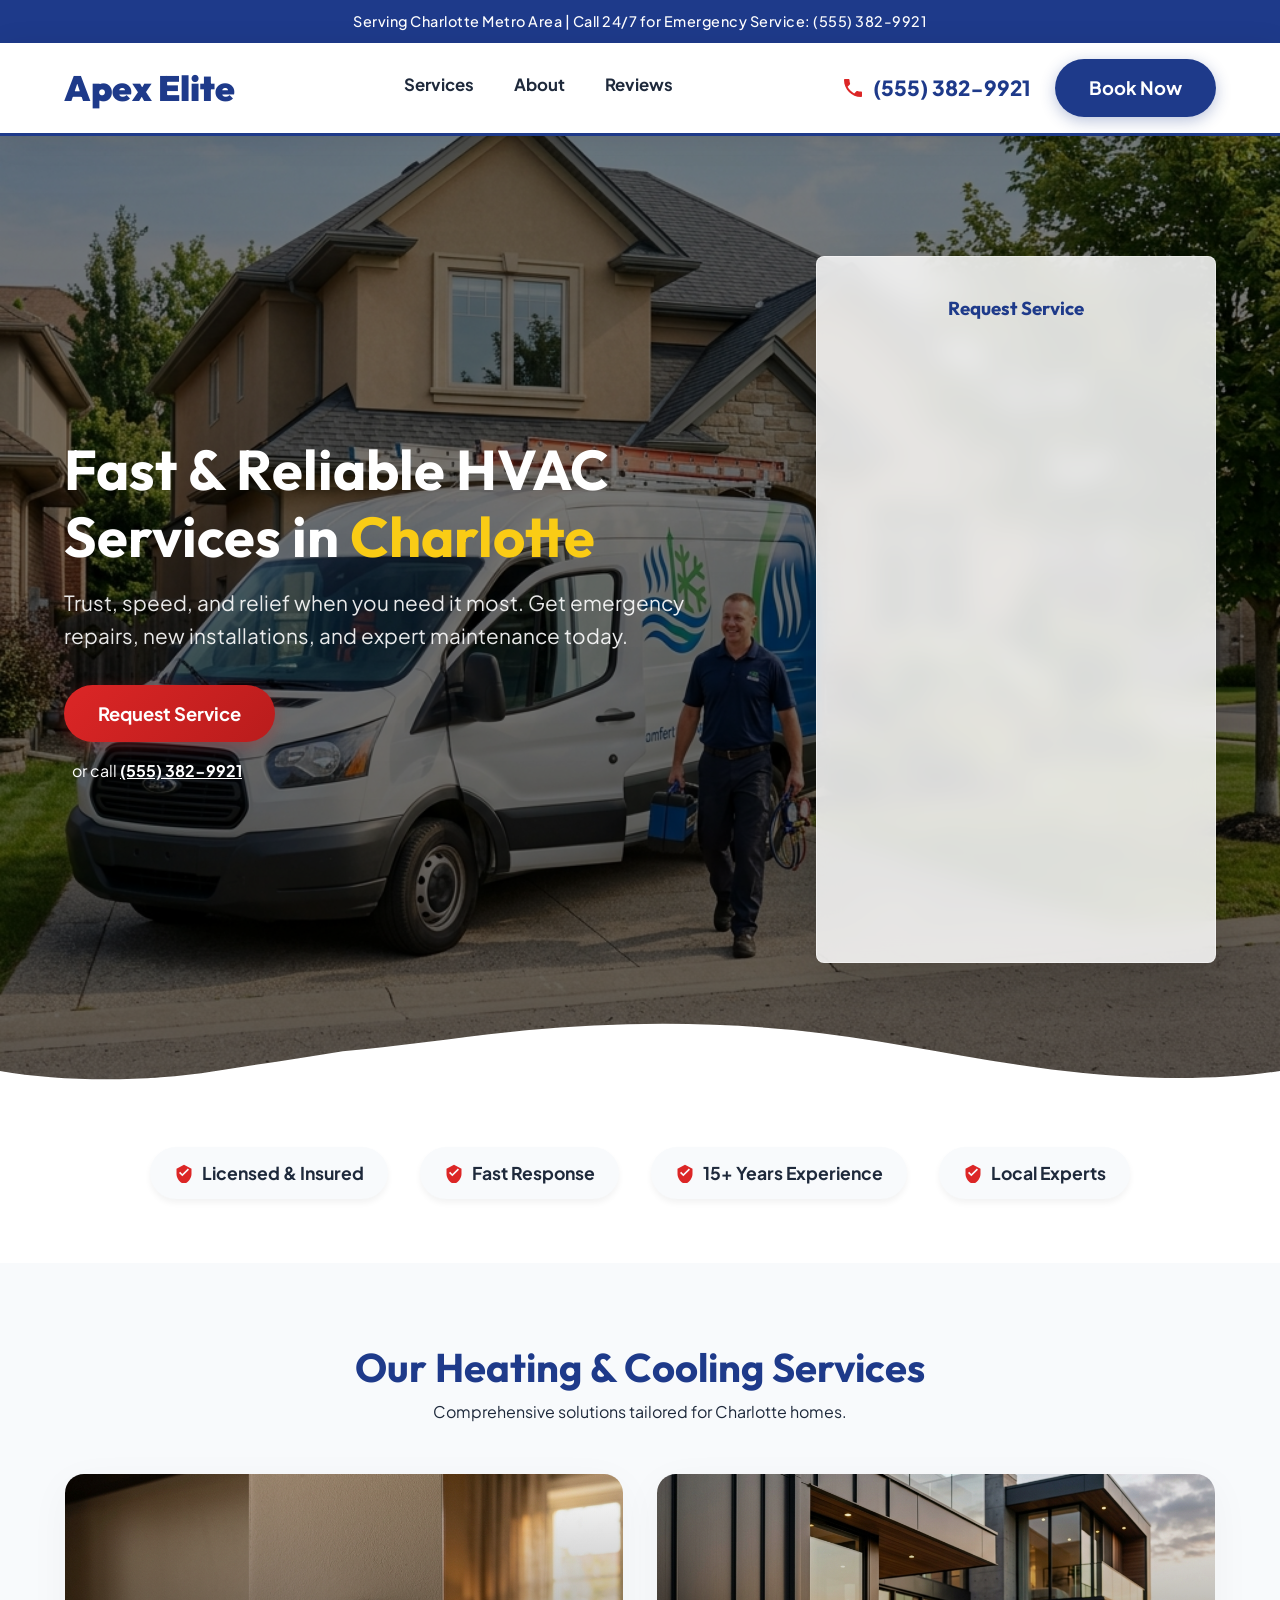
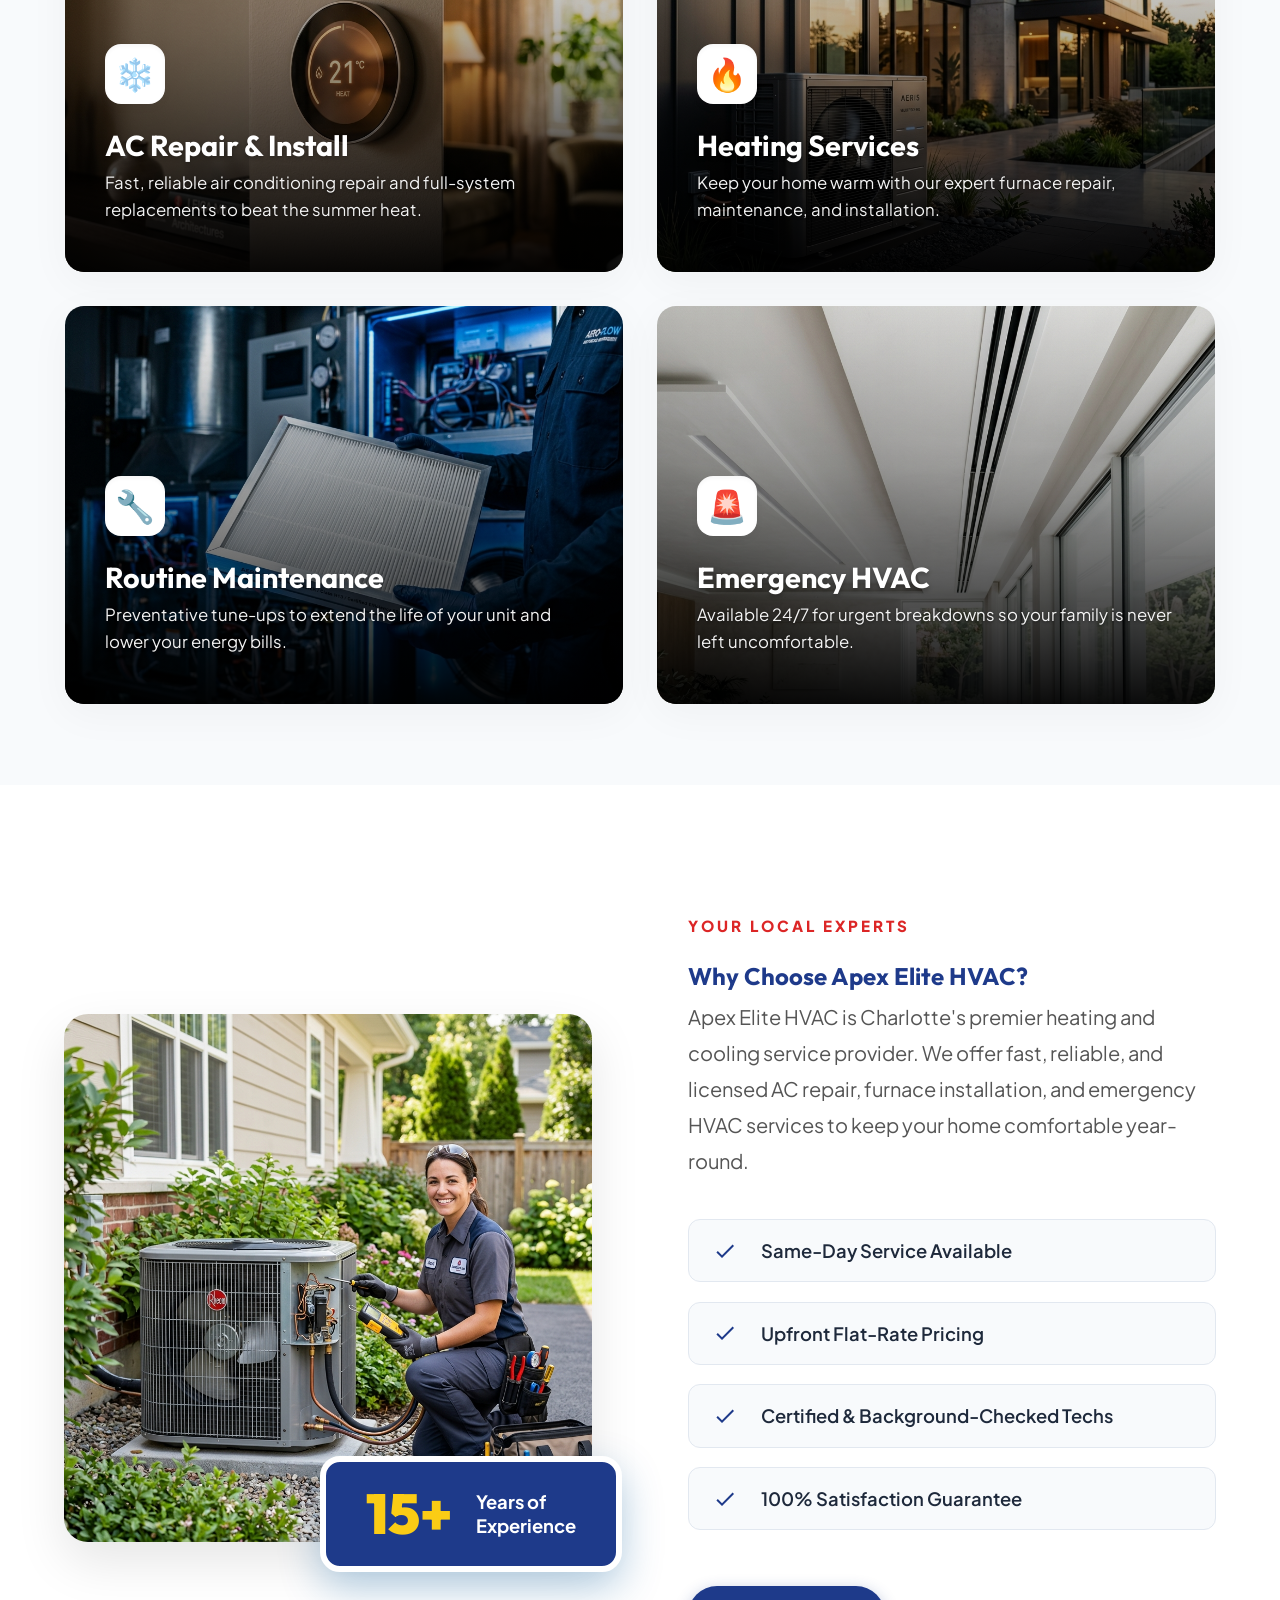
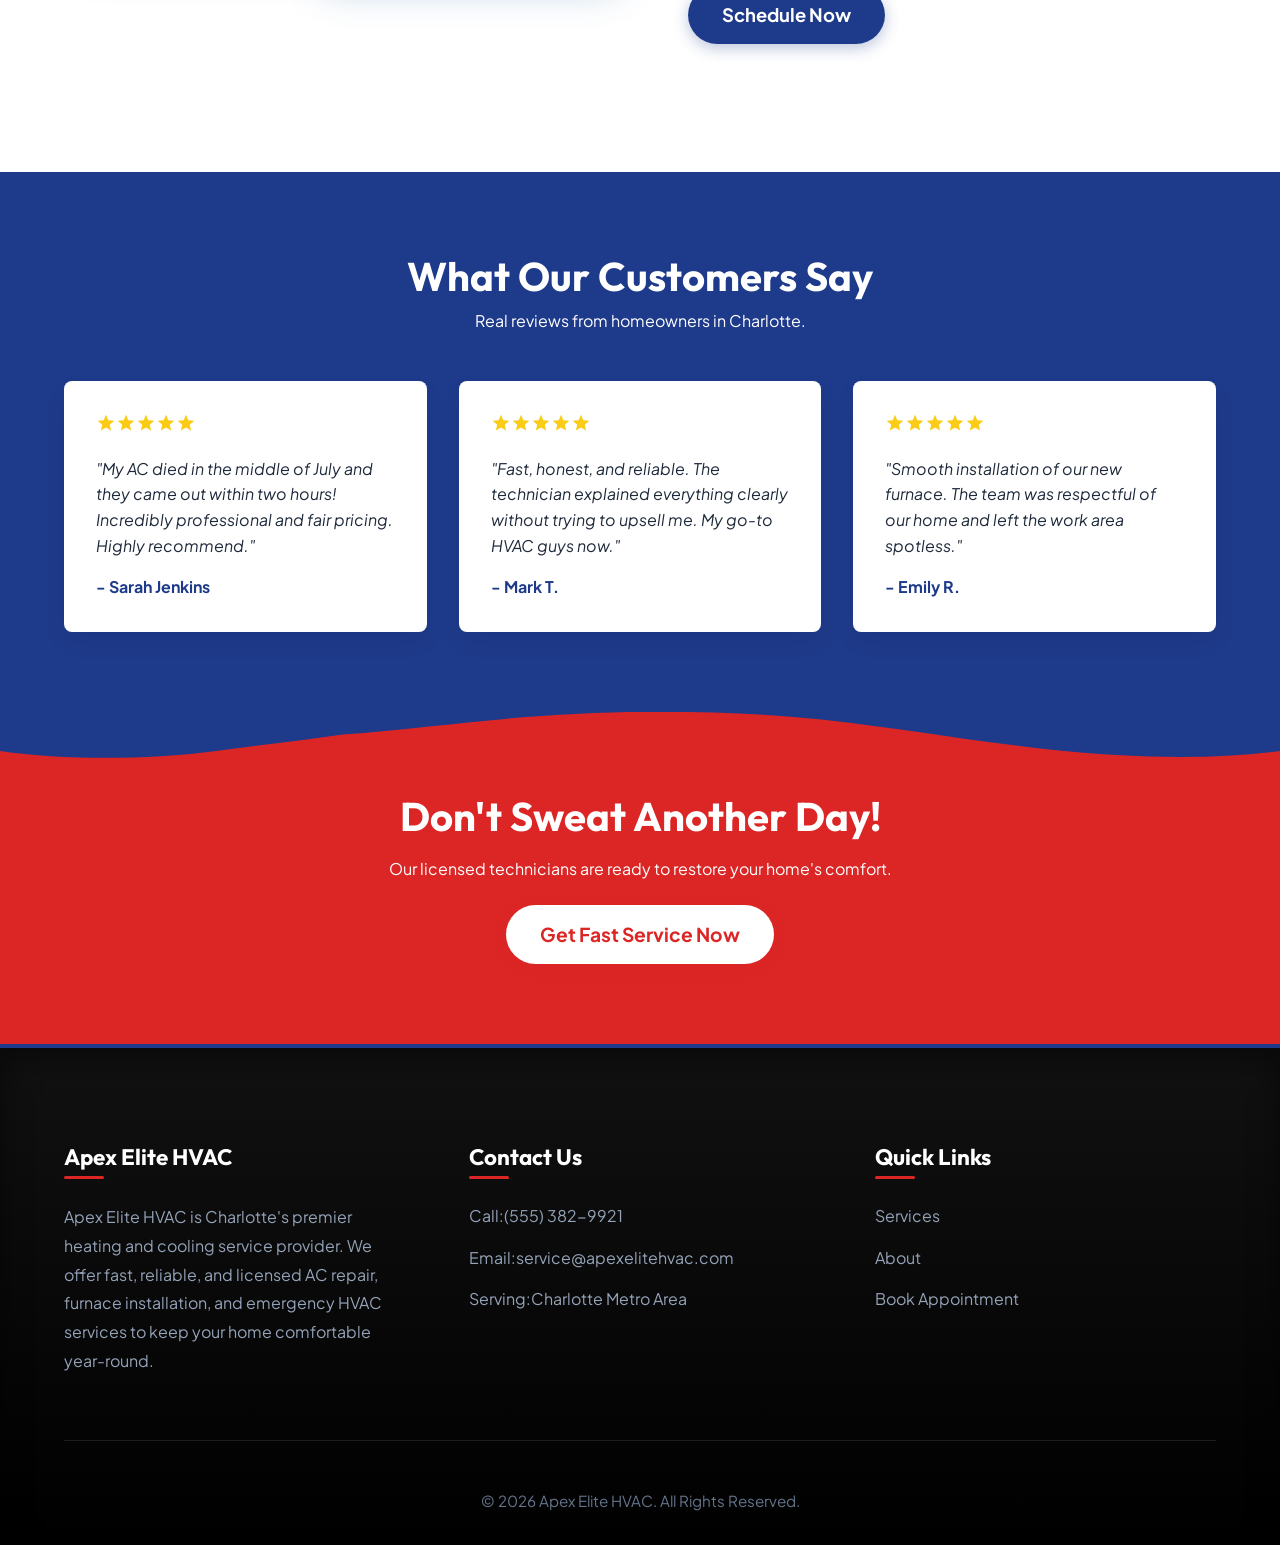
==== index.html @ 4280532d "Initialize premium HVAC template engine" ====
<!DOCTYPE html>
<html lang="en">
<head>
    <meta charset="UTF-8">
    <meta name="viewport" content="width=device-width, initial-scale=1.0">
    <meta name="description" content="Professional HVAC Services. Fast, reliable, and licensed.">
    <title data-config="business_name">HVAC Services</title>
    
    <!-- Google Fonts -->
    <link href="https://fonts.googleapis.com/css2?family=Outfit:wght@400;700;900&family=Plus+Jakarta+Sans:wght@400;500;700&display=swap" rel="stylesheet">
    
    <!-- Theme Engine -->
    <script src="config.js"></script>
    <script src="template-engine.js" defer></script>
    
    <!-- Styles -->
    <link rel="stylesheet" href="style.css">
</head>
<body>

    <!-- 1. TOP BAR -->
    <div class="top-bar">
        <div class="container text-center">
            Serving <span data-config="service_area">Your Area</span> | Call 24/7 for Emergency Service: <a href="#" data-config="phone">Phone Number</a>
        </div>
    </div>

    <!-- 2. HEADER NAVIGATION -->
    <header>
        <nav class="container">
            <a href="index.html" class="logo" id="brand-logo">
                <!-- Injected via config.logo_url or business_name -->
                HVAC Pro
            </a>
            <div class="nav-links">
                <a href="#services">Services</a>
                <a href="#about">About</a>
                <a href="#reviews">Reviews</a>
            </div>
            <div class="header-contact">
                <div class="header-phone-wrapper">
                    <svg width="24" height="24" viewBox="0 0 24 24"><path d="M6.62 10.79c1.44 2.83 3.76 5.14 6.59 6.59l2.2-2.2c.27-.27.67-.36 1.02-.24 1.12.37 2.33.57 3.57.57.55 0 1 .45 1 1V20c0 .55-.45 1-1 1-9.39 0-17-7.61-17-17 0-.55.45-1 1-1h3.5c.55 0 1 .45 1 1 0 1.25.2 2.45.57 3.57.11.35.03.74-.25 1.02l-2.2 2.2z"/></svg>
                    <a href="#" class="header-phone" data-config="phone">(555) 555-5555</a>
                </div>
                <a href="#booking" class="btn btn-primary">Book Now</a>
            </div>
        </nav>
    </header>

    <!-- 3. HERO (CONVERSION FOCUSED) -->
    <section class="hero" id="home">
        <div class="container">
            <div class="hero-content reveal-up">
                <h1>Fast & Reliable HVAC Services in <span data-config="city">Your City</span></h1>
                <p class="hero-sub">Trust, speed, and relief when you need it most. Get emergency repairs, new installations, and expert maintenance today.</p>
                
                <a href="#booking" class="btn">Request Service</a>
                <div style="margin-top: 1rem; margin-left: 0.5rem;">
                    or call <a href="#" style="font-weight: bold; text-decoration: underline;" data-config="phone">(555) 555-5555</a>
                </div>
            </div>

            <!-- MANDATORY FORM BLOCK -->
            <div class="hero-form-box reveal-up" id="booking">
                <h3>Request Service</h3>
                <!-- Paste GoHighLevel form embed code here -->
                <!-- START GHL EMBED -->
                <iframe
                    src="https://api.leadconnectorhq.com/widget/form/c6PhTj3obI1V4iMwAUU5"
                    style="width:100%;border:none;border-radius:3px"
                    class="ghl-iframe"
                    scrolling="no"
                    id="inline-c6PhTj3obI1V4iMwAUU5" 
                    data-layout="{'id':'INLINE'}"
                    data-trigger-type="alwaysShow"
                    data-trigger-value=""
                    data-activation-type="alwaysActivated"
                    data-activation-value=""
                    data-deactivation-type="neverDeactivate"
                    data-deactivation-value=""
                    data-form-name="Contact Us"
                    data-height="580"
                    data-layout-iframe-id="inline-c6PhTj3obI1V4iMwAUU5"
                    data-form-id="c6PhTj3obI1V4iMwAUU5"
                    title="Contact Us"
                >
                </iframe>
                <script src="https://link.msgsndr.com/js/form_embed.js"></script>
                <!-- END GHL EMBED -->
            </div>
        </div>
    </section>

    <!-- 4. TRUST SECTION -->
    <section class="trust-banner reveal-up">
        <div class="container">
            <div class="badges-container" id="trust-badges">
                <!-- Badges injected via JS -->
            </div>
        </div>
    </section>

    <!-- 5. SERVICES SECTION -->
    <section class="services" id="services">
        <div class="container">
            <div class="section-title">
                <h2>Our Heating & Cooling Services</h2>
                <p>Comprehensive solutions tailored for <span data-config="city">Your City</span> homes.</p>
            </div>
            <div class="services-grid" id="services-grid">
                <!-- Services injected via JS -->
            </div>
        </div>
    </section>

    <!-- 6. WHY CHOOSE US & ABOUT -->
    <section class="container split-section" id="about">
        <div class="split-image reveal-up" style="position: relative;">
            <img src="./images/tech.png" alt="HVAC Technician Working" onerror="this.src='https://images.unsplash.com/photo-1581092921461-eab62e97a780?auto=format&fit=crop&w=800&q=80'">
            <div class="experience-badge">
                <span class="years">15+</span>
                <span class="exp-text">Years of<br>Experience</span>
            </div>
        </div>
        <div class="split-content reveal-up">
            <span class="pre-heading">YOUR LOCAL EXPERTS</span>
            <h2>Why Choose <span data-config="business_name">Us</span>?</h2>
            <p class="about-lead" data-config="about_text">
                Your trusted local HVAC experts. We prioritize your comfort with fast response times and dependable service.
            </p>
            
            <ul class="why-us-list" id="why-us-list">
                <!-- Injected via JS -->
            </ul>
            
            <a href="#booking" class="btn btn-primary" style="margin-top: 1rem;">Schedule Now</a>
        </div>
    </section>

    <!-- 7. TESTIMONIALS -->
    <section class="testimonials" id="reviews">
        <div class="container">
            <div class="section-title">
                <h2>What Our Customers Say</h2>
                <p>Real reviews from homeowners in <span data-config="city">Your City</span>.</p>
            </div>
            <div class="reviews-grid" id="reviews-grid">
                <!-- Reviews injected via JS -->
            </div>
        </div>
    </section>

    <!-- 8. CTA SECTION -->
    <section class="cta-section">
        <div class="container reveal-up">
            <h2>Don't Sweat Another Day!</h2>
            <p>Our licensed technicians are ready to restore your home's comfort.</p>
            <a href="#booking" class="btn">Get Fast Service Now</a>
        </div>
    </section>

    <!-- 9. FOOTER -->
    <footer>
        <div class="container">
            <div class="footer-grid">
                <div class="footer-col">
                    <h4 data-config="business_name">HVAC Company</h4>
                    <p data-config="about_text">Leading the area in comfort and reliable heating & cooling solutions.</p>
                </div>
                <div class="footer-col">
                    <h4>Contact Us</h4>
                    <ul>
                        <li>Call: <a href="#" data-config="phone">(555) 555-5555</a></li>
                        <li>Email: <a href="#" data-config="email">service@hvac.com</a></li>
                        <li>Serving: <span data-config="service_area">Area</span></li>
                    </ul>
                </div>
                <div class="footer-col">
                    <h4>Quick Links</h4>
                    <ul>
                        <li><a href="#services">Services</a></li>
                        <li><a href="#about">About</a></li>
                        <li><a href="#booking">Book Appointment</a></li>
                    </ul>
                </div>
            </div>
            <div class="footer-bottom">
                &copy; <span id="year"></span> <span data-config="business_name">Business Name</span>. All Rights Reserved.
            </div>
        </div>
    </footer>
    <script>document.getElementById('year').textContent = new Date().getFullYear();</script>
</body>
</html>
---- style.css ----
/* 
  Global Design System for HVAC Template
  Driven by CSS Variables initialized in template-engine.js
*/

:root {
  /* Fallbacks - overridden by template-engine.js */
  --primary: #005A9C;
  --secondary: #D32F2F;
  --accent: #FFC107;
  --bg: #F5F7FA;
  --text: #333333;
  --font-heading: 'Outfit', sans-serif;
  --font-body: 'Plus Jakarta Sans', sans-serif;
  --radius: 8px;
  --shadow: 0 10px 25px rgba(0,0,0,0.05);
}

* { margin: 0; padding: 0; box-sizing: border-box; }
html { scroll-behavior: smooth; }

body {
  font-family: var(--font-body);
  color: var(--text);
  background-color: #ffffff;
  line-height: 1.6;
  overflow-x: hidden;
}

h1, h2, h3, h4 {
  font-family: var(--font-heading);
  color: var(--primary);
  margin-bottom: 0.5rem;
  line-height: 1.2;
}

ul { list-style: none; }
a { text-decoration: none; color: inherit; }

/* UTILITIES */
.container {
  width: 90%;
  max-width: 1200px;
  margin: 0 auto;
}

.text-center { text-align: center; }

.btn {
  display: inline-block;
  padding: 14px 34px;
  background: linear-gradient(135deg, var(--secondary), #b91c1c); /* Hardcoded deeper red gradient assuming secondary is red, fallback if they change it is fine */
  color: white;
  font-weight: 700;
  border-radius: 50px;
  transition: all 0.3s ease;
  cursor: pointer;
  border: none;
  font-size: 1.15rem;
  box-shadow: 0 4px 15px rgba(220, 38, 38, 0.3);
}
.btn:hover {
  transform: translateY(-3px) scale(1.02);
  box-shadow: 0 8px 25px rgba(220, 38, 38, 0.4);
}
.btn-primary { 
  background: linear-gradient(135deg, var(--primary), #1e3a8a); 
  box-shadow: 0 4px 15px rgba(30, 58, 138, 0.3);
}
.btn-primary:hover {
  box-shadow: 0 8px 25px rgba(30, 58, 138, 0.4);
}

/* HEADER */
header {
  background: white;
  box-shadow: 0 4px 30px rgba(0,0,0,0.08); /* Softer, wider shadow for premium feel */
  position: sticky;
  top: 0;
  z-index: 100;
  border-bottom: 3px solid var(--primary); /* Adds a strong base line */
}
.top-bar {
  background-color: var(--primary);
  color: white;
  font-size: 0.9rem;
  padding: 10px 0;
  display: flex;
  justify-content: center;
  font-weight: 500;
  letter-spacing: 0.5px;
}
nav.container {
  display: flex;
  justify-content: space-between;
  align-items: center;
  height: 90px;
}
.logo {
  font-family: var(--font-heading);
  font-size: 2.2rem;
  font-weight: 900;
  color: var(--primary);
  display: flex;
  align-items: center;
  transition: transform 0.2s ease;
}
.logo:hover {
  transform: scale(1.02);
}
.nav-links {
  display: flex;
  gap: 2.5rem;
  font-weight: 700;
}
.nav-links a {
  position: relative;
  color: var(--text);
  padding-bottom: 6px;
  transition: color 0.3s ease;
  font-size: 1.05rem;
}
.nav-links a::after {
  content: '';
  position: absolute;
  width: 0;
  height: 3px;
  bottom: 0;
  left: 0;
  background-color: var(--secondary);
  transition: width 0.3s ease;
  border-radius: 2px;
}
.nav-links a:hover { color: var(--primary); }
.nav-links a:hover::after { width: 100%; }

.header-contact { display: flex; align-items: center; gap: 1.5rem; }
.header-phone-wrapper {
  display: flex;
  align-items: center;
  gap: 0.5rem;
}
.header-phone-wrapper svg {
  fill: var(--secondary);
  animation: pulse 2s infinite;
}
@keyframes pulse {
  0% { transform: scale(1); }
  50% { transform: scale(1.1); }
  100% { transform: scale(1); }
}
.header-phone { font-size: 1.3rem; font-weight: 800; color: var(--primary); }

/* HERO SECTION */
.hero {
  position: relative;
  background: linear-gradient(rgba(0,0,0,0.5), rgba(0,0,0,0.6)), url('./images/hero.png') center/cover no-repeat;
  color: white;
  padding: 120px 0;
  min-height: 80vh;
  display: flex;
  align-items: center;
}
.hero::after {
  content: '';
  position: absolute;
  bottom: 0;
  left: 0;
  width: 100%;
  height: 60px;
  background-color: white;
  -webkit-mask: url("data:image/svg+xml,%3Csvg viewBox='0 0 1200 120' preserveAspectRatio='none' xmlns='http://www.w3.org/2000/svg'%3E%3Cpath fill='%23ffffff' d='M321.39,56.44c58-10.79,114.16-30.13,172-41.86,82.39-16.72,168.19-17.73,250.45-.39C823.78,31,906.67,72,985.66,92.83c70.05,18.48,146.53,26.09,214.34,3V120H0V95.8C59.71,118,137,117.89,200.74,96.34C242.06,82.47,282.8,70.51,321.39,56.44Z'/%3E%3C/svg%3E") no-repeat center bottom / 100% 100%;
  mask: url("data:image/svg+xml,%3Csvg viewBox='0 0 1200 120' preserveAspectRatio='none' xmlns='http://www.w3.org/2000/svg'%3E%3Cpath fill='%23ffffff' d='M321.39,56.44c58-10.79,114.16-30.13,172-41.86,82.39-16.72,168.19-17.73,250.45-.39C823.78,31,906.67,72,985.66,92.83c70.05,18.48,146.53,26.09,214.34,3V120H0V95.8C59.71,118,137,117.89,200.74,96.34C242.06,82.47,282.8,70.51,321.39,56.44Z'/%3E%3C/svg%3E") no-repeat center bottom / 100% 100%;
}
.hero .container {
  display: flex;
  justify-content: space-between;
  align-items: center;
  gap: 4rem;
  position: relative;
  z-index: 2;
}
.hero-content { flex: 1; }
.hero h1 {
  font-size: 3.5rem;
  color: white;
  margin-bottom: 1rem;
}
.hero h1 span { color: var(--accent); }
.hero-sub {
  font-size: 1.3rem;
  margin-bottom: 2rem;
  opacity: 0.9;
}
.hero-form-box {
  background: rgba(255, 255, 255, 0.85);
  backdrop-filter: blur(12px);
  -webkit-backdrop-filter: blur(12px);
  padding: 2.5rem;
  border-radius: var(--radius);
  border: 1px solid rgba(255,255,255,0.4);
  box-shadow: 0 25px 50px rgba(0,0,0,0.15);
  color: var(--text);
  width: 400px;
  max-width: 100%;
}
.hero-form-box h3 { color: var(--primary); margin-bottom: 1rem; text-align: center; }
.ghl-iframe {
  height: 580px;
  min-height: 580px;
  transition: height 0.3s ease;
}
.ghl-placeholder {
  background: var(--bg);
  border: 2px dashed #ccc;
  padding: 2rem;
  text-align: center;
  color: #777;
  border-radius: var(--radius);
  font-weight: bold;
}

/* TRUST BANNER */
.trust-banner {
  background: white;
  padding: 4rem 0 4rem 0;
  position: relative;
  z-index: 10;
}
.badges-container {
  display: flex;
  flex-wrap: wrap;
  justify-content: center;
  gap: 2rem;
}
.badge {
  display: flex;
  align-items: center;
  gap: 0.5rem;
  font-weight: 700;
  font-size: 1.1rem;
  background: var(--bg);
  padding: 12px 24px;
  border-radius: 50px;
  box-shadow: 0 4px 6px rgba(0,0,0,0.05);
}

/* SERVICES SECTION */
.services {
  padding: 5rem 0;
  background-color: var(--bg);
}
.section-title {
  text-align: center;
  margin-bottom: 3rem;
}
.section-title h2 { font-size: 2.5rem; }
.services-grid {
  display: grid;
  grid-template-columns: repeat(2, 1fr);
  gap: 2rem;
}
.bento-large, .bento-wide {
  border: none;
}
.service-card {
  background: padding-box linear-gradient(180deg, #ffffff, #fdfdfd), border-box #ffffff;
  padding: 3rem 2.5rem;
  border-radius: 20px;
  box-shadow: 0 10px 40px rgba(0,0,0,0.04);
  transition: transform 0.5s cubic-bezier(0.2, 0.8, 0.2, 1), box-shadow 0.5s ease, border-color 0.5s ease;
  background-size: cover;
  background-position: center;
  border: 1px solid rgba(255,255,255,0.1);
  position: relative;
  overflow: hidden;
  z-index: 1;
  min-height: 400px;
  display: flex;
  flex-direction: column;
  justify-content: flex-end;
  text-align: left;
}
.service-card::before {
  content: '';
  position: absolute;
  top: 0; left: 0; right: 0; bottom: 0;
  background: linear-gradient(180deg, rgba(0,0,0,0.0) 0%, rgba(0,0,0,0.3) 40%, rgba(0,0,0,0.95) 100%);
  z-index: -1;
  pointer-events: none;
}
.service-card:hover { 
  transform: translateY(-5px); 
  box-shadow: 0 30px 60px rgba(0,0,0,0.3);
  border-color: rgba(255,255,255,0.2);
}
.service-icon {
  width: 60px;
  height: 60px;
  display: flex;
  align-items: center;
  justify-content: center;
  background: var(--bg);
  border-radius: 16px;
  font-size: 2rem;
  margin-bottom: 1.5rem;
  margin-top: auto;
  box-shadow: inset 0 2px 4px rgba(0,0,0,0.04), 0 4px 10px rgba(0,0,0,0.03);
  transition: transform 0.5s cubic-bezier(0.2, 0.8, 0.2, 1);
}
.service-card:hover .service-icon {
  transform: scale(1.05) translateY(-3px);
}

/* WHY US & ABOUT */
.split-section {
  display: flex;
  align-items: center;
  gap: 6rem;
  padding: 8rem 0;
}
.split-image {
  flex: 1;
  border-radius: 24px;
  position: relative;
  box-shadow: 0 20px 50px rgba(0,0,0,0.1);
}
.split-image img {
  width: 100%;
  height: auto;
  display: block;
  border-radius: 24px;
}
.experience-badge {
  position: absolute;
  bottom: -30px;
  right: -30px;
  background: var(--primary);
  color: white;
  padding: 1.5rem 2.5rem;
  border-radius: 20px;
  box-shadow: 0 15px 40px rgba(0,90,156,0.3);
  display: flex;
  align-items: center;
  gap: 1.5rem;
  border: 6px solid white;
  z-index: 2;
  transition: transform 0.4s ease;
}
.experience-badge:hover { transform: translateY(-10px); }
.experience-badge .years {
  font-size: 3.5rem;
  font-family: var(--font-heading);
  font-weight: 900;
  color: var(--accent);
  line-height: 1;
}
.experience-badge .exp-text {
  font-size: 1.15rem;
  font-weight: 700;
  line-height: 1.3;
}
.split-content { flex: 1; }
.pre-heading {
  display: inline-block;
  color: var(--secondary);
  font-weight: 800;
  letter-spacing: 3px;
  font-size: 0.95rem;
  text-transform: uppercase;
  margin-bottom: 1.5rem;
}
.about-lead {
  font-size: 1.25rem;
  margin-bottom: 2.5rem;
  color: #555;
  line-height: 1.8;
}
.why-us-list { margin-top: 1.5rem; margin-bottom: 2.5rem; }
.why-us-list li {
  display: flex;
  align-items: center;
  gap: 1.5rem;
  margin-bottom: 1.2rem;
  font-size: 1.15rem;
  font-weight: 600;
  background: #f8fafc;
  padding: 1rem 1.5rem;
  border-radius: 12px;
  border: 1px solid #e2e8f0;
  transition: transform 0.3s ease, border-color 0.3s ease, background 0.3s ease;
}
.why-us-list li:hover {
  transform: translateX(10px);
  background: white;
  border-color: rgba(0,90,156, 0.2);
  box-shadow: 0 10px 25px rgba(0,0,0,0.05);
}

/* TESTIMONIALS SECTION */
.testimonials {
  background-color: var(--primary);
  color: white;
  padding: 5rem 0;
}
.testimonials .section-title h2 { color: white; }
.reviews-grid {
  display: grid;
  grid-template-columns: repeat(auto-fit, minmax(300px, 1fr));
  gap: 2rem;
}
.review-card {
  background: white;
  color: var(--text);
  padding: 2rem;
  border-radius: var(--radius);
  box-shadow: var(--shadow);
}
.stars { margin-bottom: 1rem; }
.review-text { font-style: italic; margin-bottom: 1rem; }
.review-author { font-weight: bold; color: var(--primary); }

/* CTA SECTION */
.cta-section {
  background: var(--secondary);
  color: white;
  text-align: center;
  padding: 5rem 0;
  position: relative;
}
.cta-section::before {
  content: '';
  position: absolute;
  top: -1px;
  left: 0;
  width: 100%;
  height: 50px;
  background-color: var(--primary);
  -webkit-mask: url("data:image/svg+xml,%3Csvg viewBox='0 0 1200 120' preserveAspectRatio='none' xmlns='http://www.w3.org/2000/svg'%3E%3Cpath fill='%23ffffff' d='M321.39,56.44c58-10.79,114.16-30.13,172-41.86,82.39-16.72,168.19-17.73,250.45-.39C823.78,31,906.67,72,985.66,92.83c70.05,18.48,146.53,26.09,214.34,3V0H0V95.8C59.71,118,137,117.89,200.74,96.34C242.06,82.47,282.8,70.51,321.39,56.44Z'/%3E%3C/svg%3E") no-repeat center bottom / 100% 100%;
  mask: url("data:image/svg+xml,%3Csvg viewBox='0 0 1200 120' preserveAspectRatio='none' xmlns='http://www.w3.org/2000/svg'%3E%3Cpath fill='%23ffffff' d='M321.39,56.44c58-10.79,114.16-30.13,172-41.86,82.39-16.72,168.19-17.73,250.45-.39C823.78,31,906.67,72,985.66,92.83c70.05,18.48,146.53,26.09,214.34,3V0H0V95.8C59.71,118,137,117.89,200.74,96.34C242.06,82.47,282.8,70.51,321.39,56.44Z'/%3E%3C/svg%3E") no-repeat center bottom / 100% 100%;
}
.cta-section h2 { color: white; font-size: 2.5rem; margin-bottom: 1rem; }
.cta-section .btn { background: white; color: var(--secondary); margin-top: 1.5rem; font-size: 1.2rem;}

/* FOOTER */
footer {
  background: linear-gradient(180deg, #111111, #000000);
  color: #fff;
  padding: 6rem 0 2rem 0;
  border-top: 4px solid var(--primary);
  box-shadow: inset 0 10px 30px rgba(0,0,0,0.5);
}
.footer-grid {
  display: grid;
  grid-template-columns: repeat(auto-fit, minmax(280px, 1fr));
  gap: 4rem;
  margin-bottom: 4rem;
}
.footer-col h4 {
  color: white;
  margin-bottom: 2rem;
  font-size: 1.4rem;
  position: relative;
  display: inline-block;
}
.footer-col h4::after {
  content: '';
  position: absolute;
  left: 0;
  bottom: -8px;
  width: 40px;
  height: 3px;
  background-color: var(--secondary);
  border-radius: 2px;
}
.footer-col p {
  color: #94a3b8;
  line-height: 1.8;
}
.footer-col ul li {
  margin-bottom: 1rem;
  color: #94a3b8;
  display: flex;
  align-items: center;
}
.footer-col ul li a {
  display: inline-block;
  transition: transform 0.3s ease, color 0.3s ease;
}
.footer-col ul li:hover a {
  transform: translateX(8px);
  color: var(--accent);
}
.footer-bottom {
  text-align: center;
  padding-top: 3rem;
  border-top: 1px solid rgba(255, 255, 255, 0.1);
  color: #64748b;
  font-size: 0.95rem;
}

/* RESPONSIVE */
@media (max-width: 900px) {
  .hero .container { flex-direction: column; text-align: center; }
  .hero-form-box { width: 100%; padding: 1.5rem; }
  .split-section { flex-direction: column; gap: 4rem; padding: 4rem 0; text-align: center; }
  .experience-badge { right: 0; bottom: -20px; }
  .nav-links { display: none; } /* Simple hiding for demo */
  .services-grid { grid-template-columns: 1fr; }
  .ghl-iframe { height: 800px !important; }
}

/* REVEAL ANIMATIONS */
.reveal-up {
  opacity: 0;
  transform: translateY(25px);
  transition: opacity 1s cubic-bezier(0.16, 1, 0.3, 1), transform 1s cubic-bezier(0.16, 1, 0.3, 1);
}
.reveal-up.active {
  opacity: 1;
  transform: translateY(0);
}

/* FORM FLASH ANIMATION */
@keyframes highlight-flash {
  0% { box-shadow: 0 0 0 0 rgba(220, 38, 38, 0.4); transform: scale(1.02); }
  50% { box-shadow: 0 0 0 30px rgba(220, 38, 38, 0); transform: scale(1); border-color: rgba(220, 38, 38, 0.8); }
  100% { box-shadow: 0 0 0 0 rgba(220, 38, 38, 0); transform: scale(1); border-color: rgba(255, 255, 255, 0.4); }
}
.flash-attention {
  animation: highlight-flash 1.5s cubic-bezier(0.16, 1, 0.3, 1) infinite;
  border: 2px solid var(--secondary) !important;
}
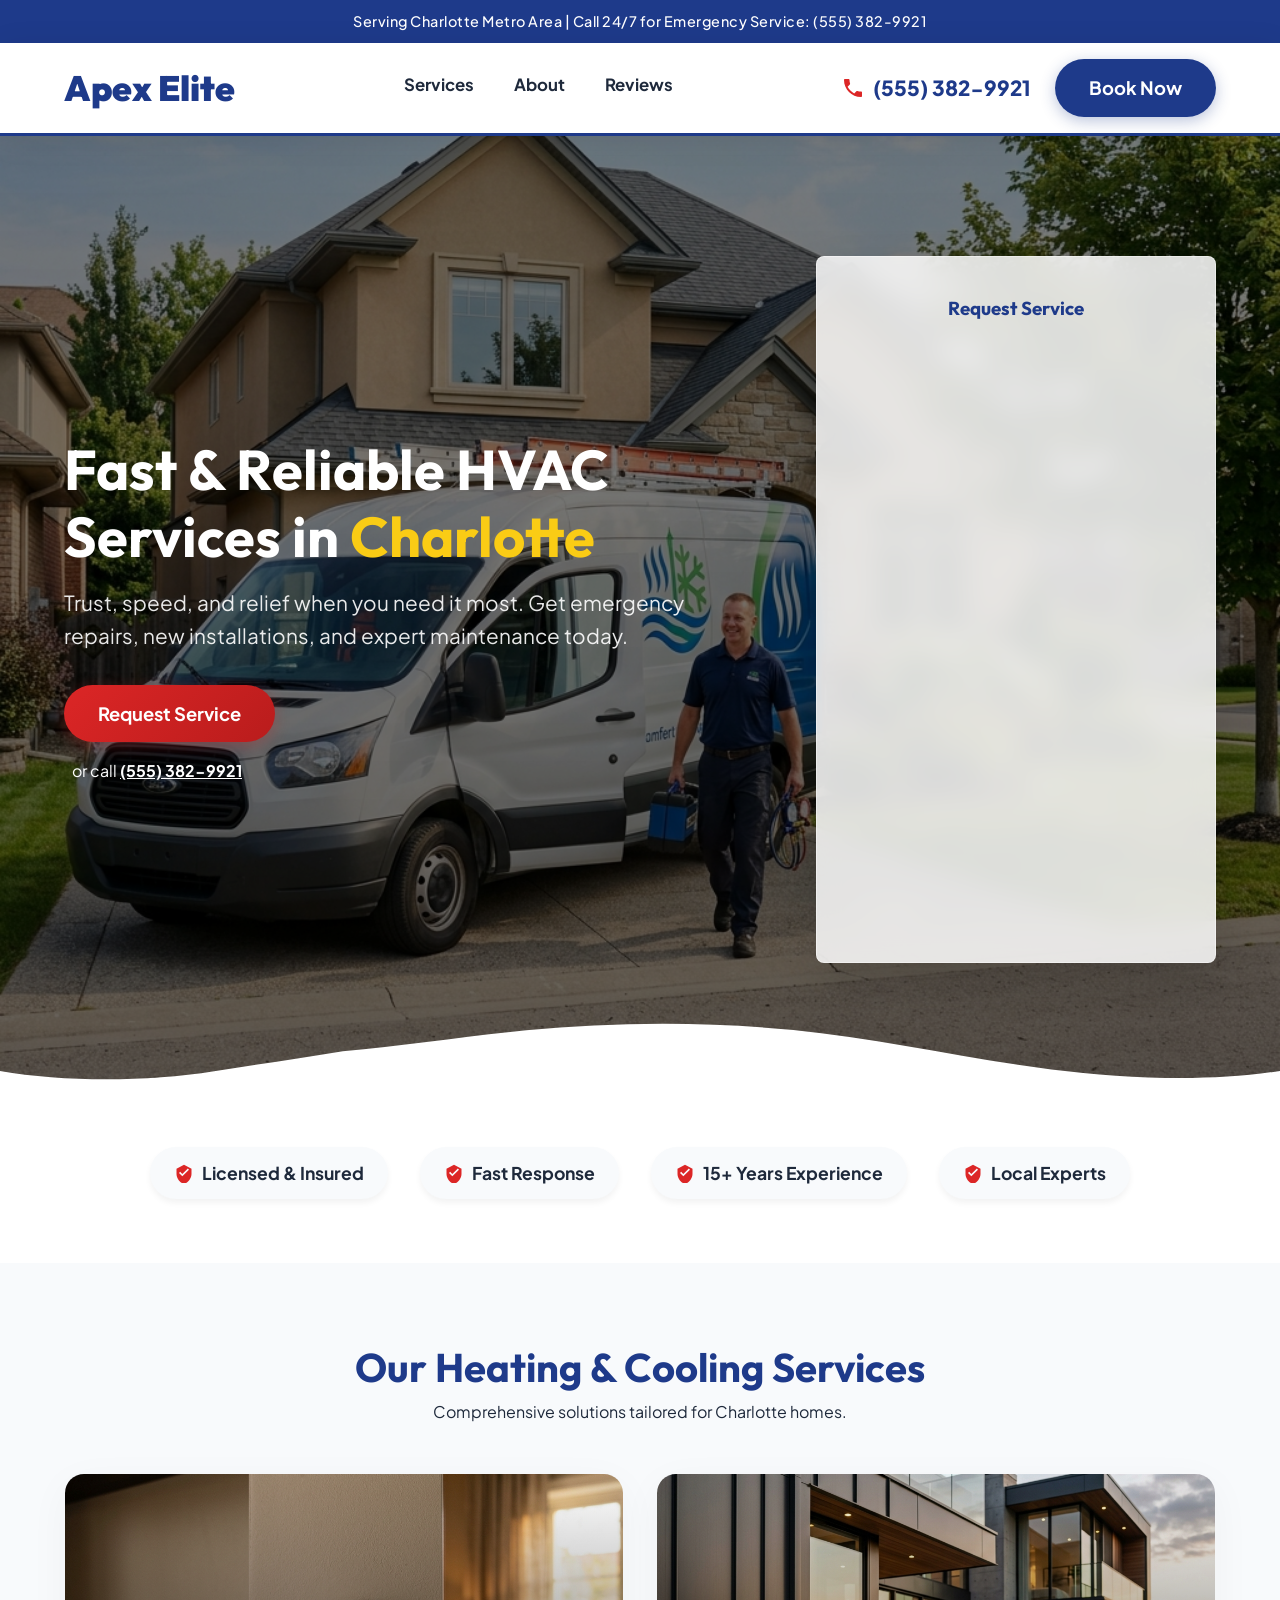
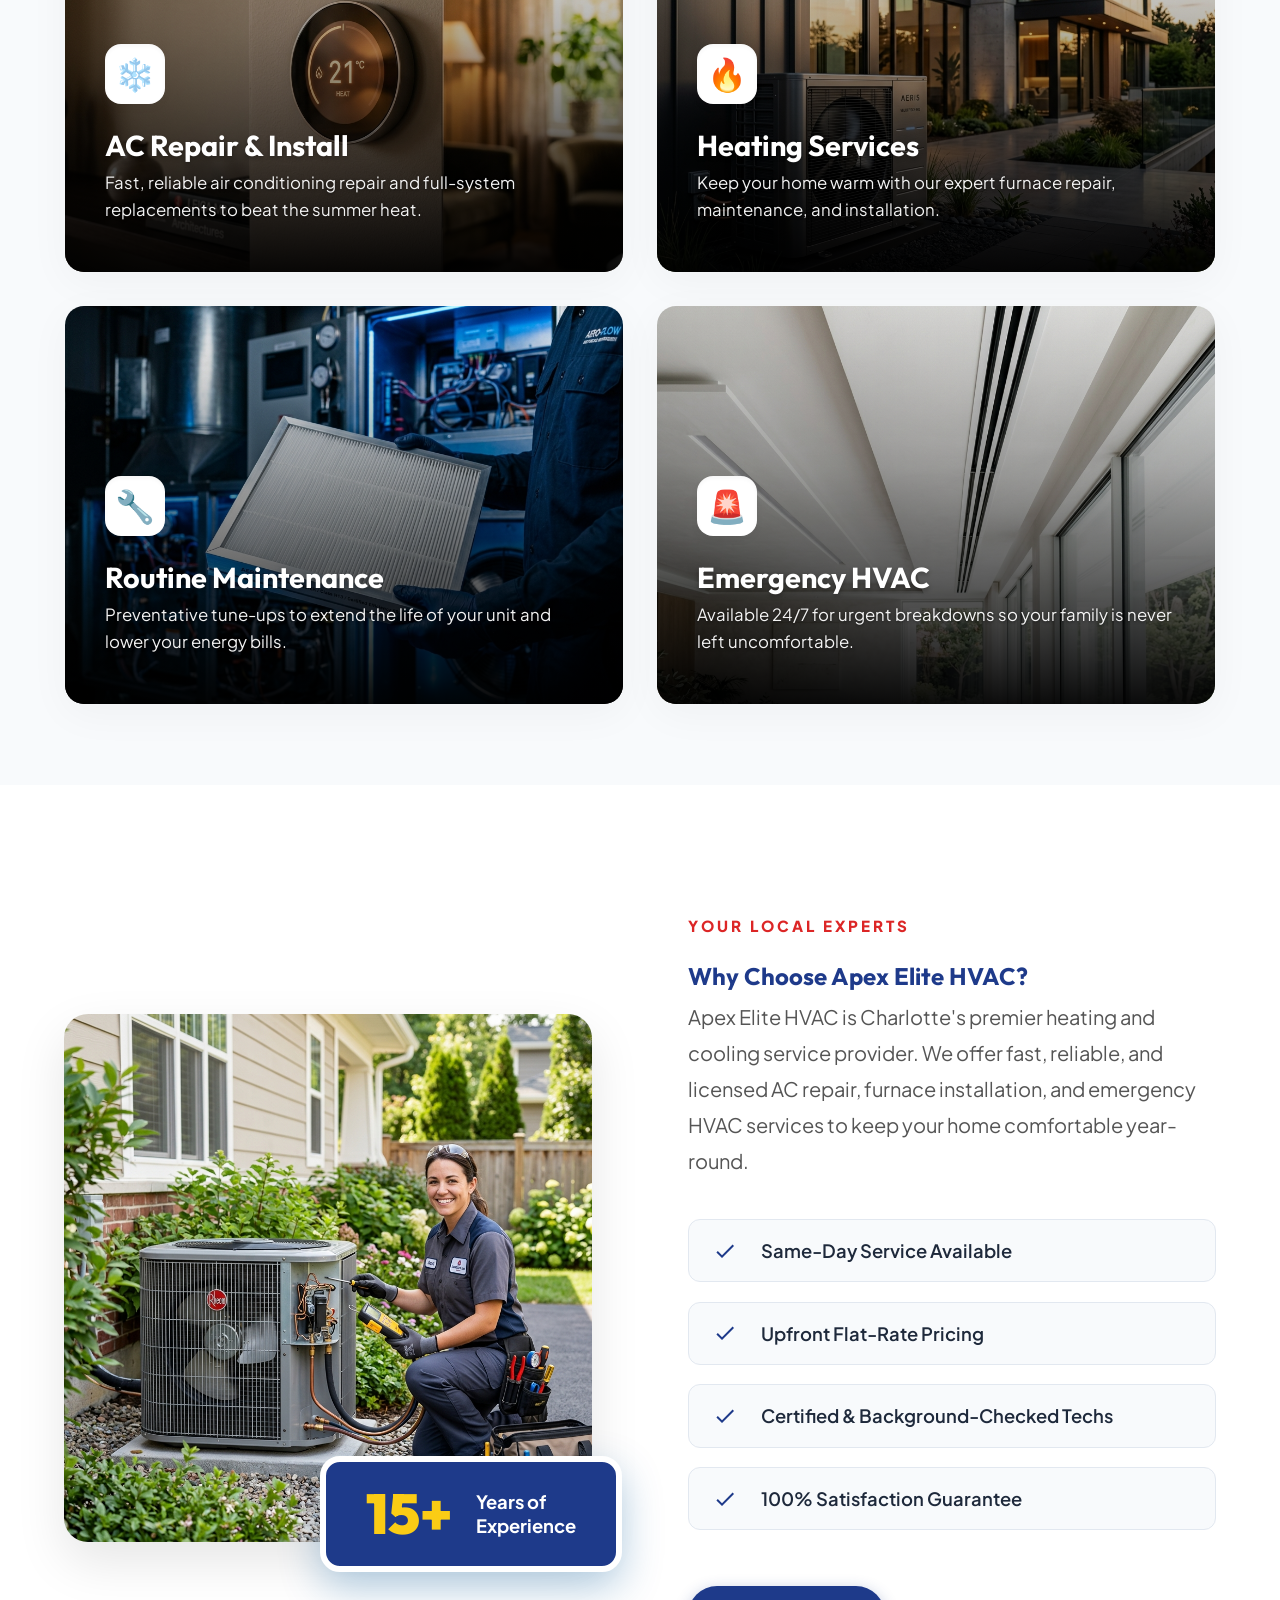
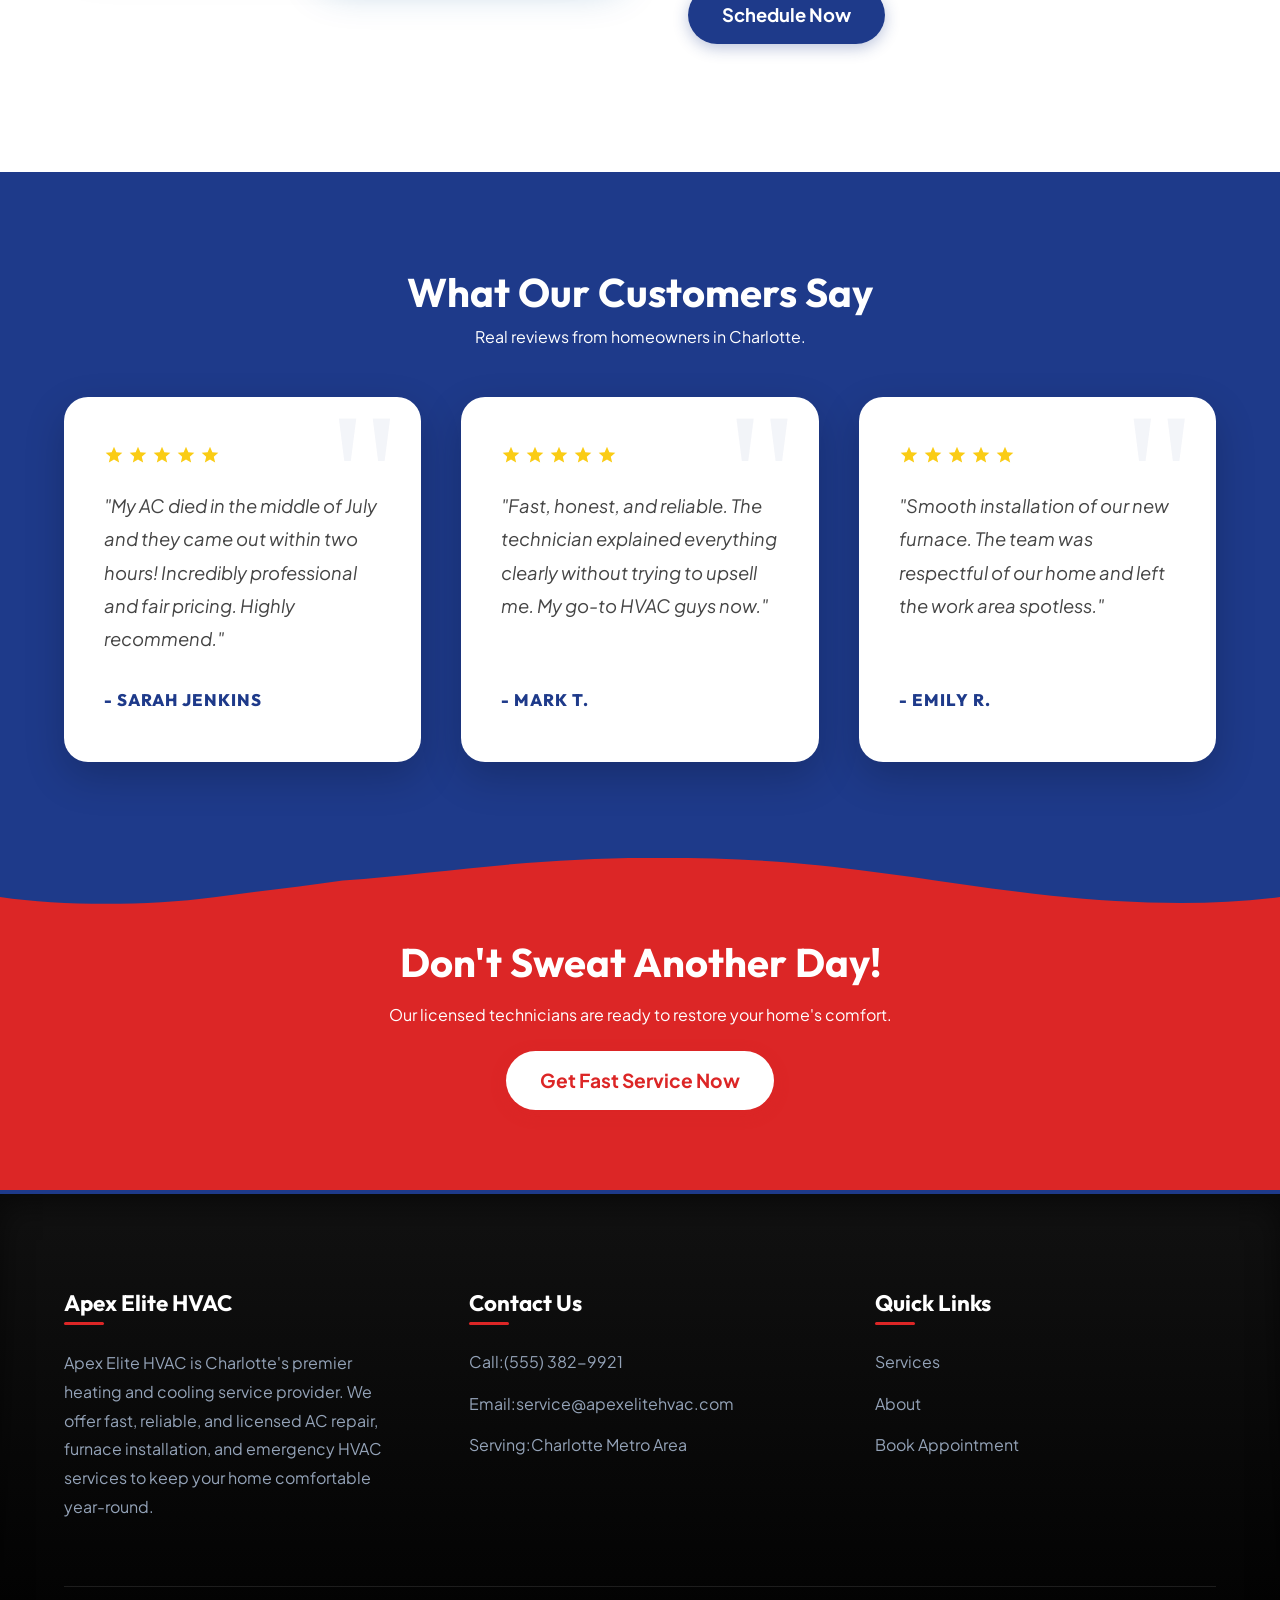
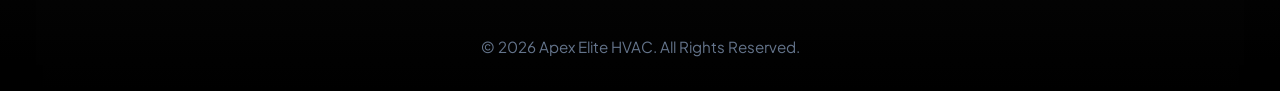
==== commit ca602042: "Add chat widget, update testimonial styles, and add cache busting" ====
--- a/index.html
+++ b/index.html
@@ -10,11 +10,11 @@
     <link href="https://fonts.googleapis.com/css2?family=Outfit:wght@400;700;900&family=Plus+Jakarta+Sans:wght@400;500;700&display=swap" rel="stylesheet">
     
     <!-- Theme Engine -->
-    <script src="config.js"></script>
-    <script src="template-engine.js" defer></script>
+    <script src="config.js?v=2"></script>
+    <script src="template-engine.js?v=2" defer></script>
     
     <!-- Styles -->
-    <link rel="stylesheet" href="style.css">
+    <link rel="stylesheet" href="style.css?v=2">
 </head>
 <body>
 
@@ -190,5 +190,7 @@
         </div>
     </footer>
     <script>document.getElementById('year').textContent = new Date().getFullYear();</script>
+    <!-- Chat Widget -->
+    <script src="https://widgets.leadconnectorhq.com/loader.js" data-resources-url="https://widgets.leadconnectorhq.com/chat-widget/loader.js" data-widget-id="69f07d5f2a45a437f24db049"></script>
 </body>
 </html>
--- a/style.css
+++ b/style.css
@@ -401,24 +401,65 @@
 .testimonials {
   background-color: var(--primary);
   color: white;
-  padding: 5rem 0;
+  padding: 6rem 0;
+  position: relative;
 }
 .testimonials .section-title h2 { color: white; }
 .reviews-grid {
   display: grid;
-  grid-template-columns: repeat(auto-fit, minmax(300px, 1fr));
-  gap: 2rem;
+  grid-template-columns: repeat(auto-fit, minmax(320px, 1fr));
+  gap: 2.5rem;
 }
 .review-card {
   background: white;
   color: var(--text);
-  padding: 2rem;
-  border-radius: var(--radius);
-  box-shadow: var(--shadow);
-}
-.stars { margin-bottom: 1rem; }
-.review-text { font-style: italic; margin-bottom: 1rem; }
-.review-author { font-weight: bold; color: var(--primary); }
+  padding: 3rem 2.5rem;
+  border-radius: 24px;
+  box-shadow: 0 15px 40px rgba(0,0,0,0.2);
+  position: relative;
+  overflow: hidden;
+  z-index: 1;
+  display: flex;
+  flex-direction: column;
+  transition: transform 0.4s cubic-bezier(0.2, 0.8, 0.2, 1), box-shadow 0.4s ease;
+}
+.review-card:hover {
+  transform: translateY(-8px);
+  box-shadow: 0 25px 50px rgba(0,0,0,0.3);
+}
+.review-card::before {
+  content: '"';
+  position: absolute;
+  top: -10px;
+  right: 20px;
+  font-family: Georgia, serif;
+  font-size: 180px;
+  color: var(--primary);
+  opacity: 0.05;
+  line-height: 1;
+  z-index: -1;
+}
+.stars { 
+  margin-bottom: 1.5rem; 
+  display: flex;
+  gap: 4px;
+}
+.review-text { 
+  font-style: italic; 
+  margin-bottom: 2rem; 
+  font-size: 1.15rem;
+  line-height: 1.8;
+  color: #444;
+  flex-grow: 1;
+}
+.review-author { 
+  font-weight: 800; 
+  color: var(--primary); 
+  font-family: var(--font-heading);
+  text-transform: uppercase;
+  letter-spacing: 1px;
+  font-size: 1.05rem;
+}
 
 /* CTA SECTION */
 .cta-section {
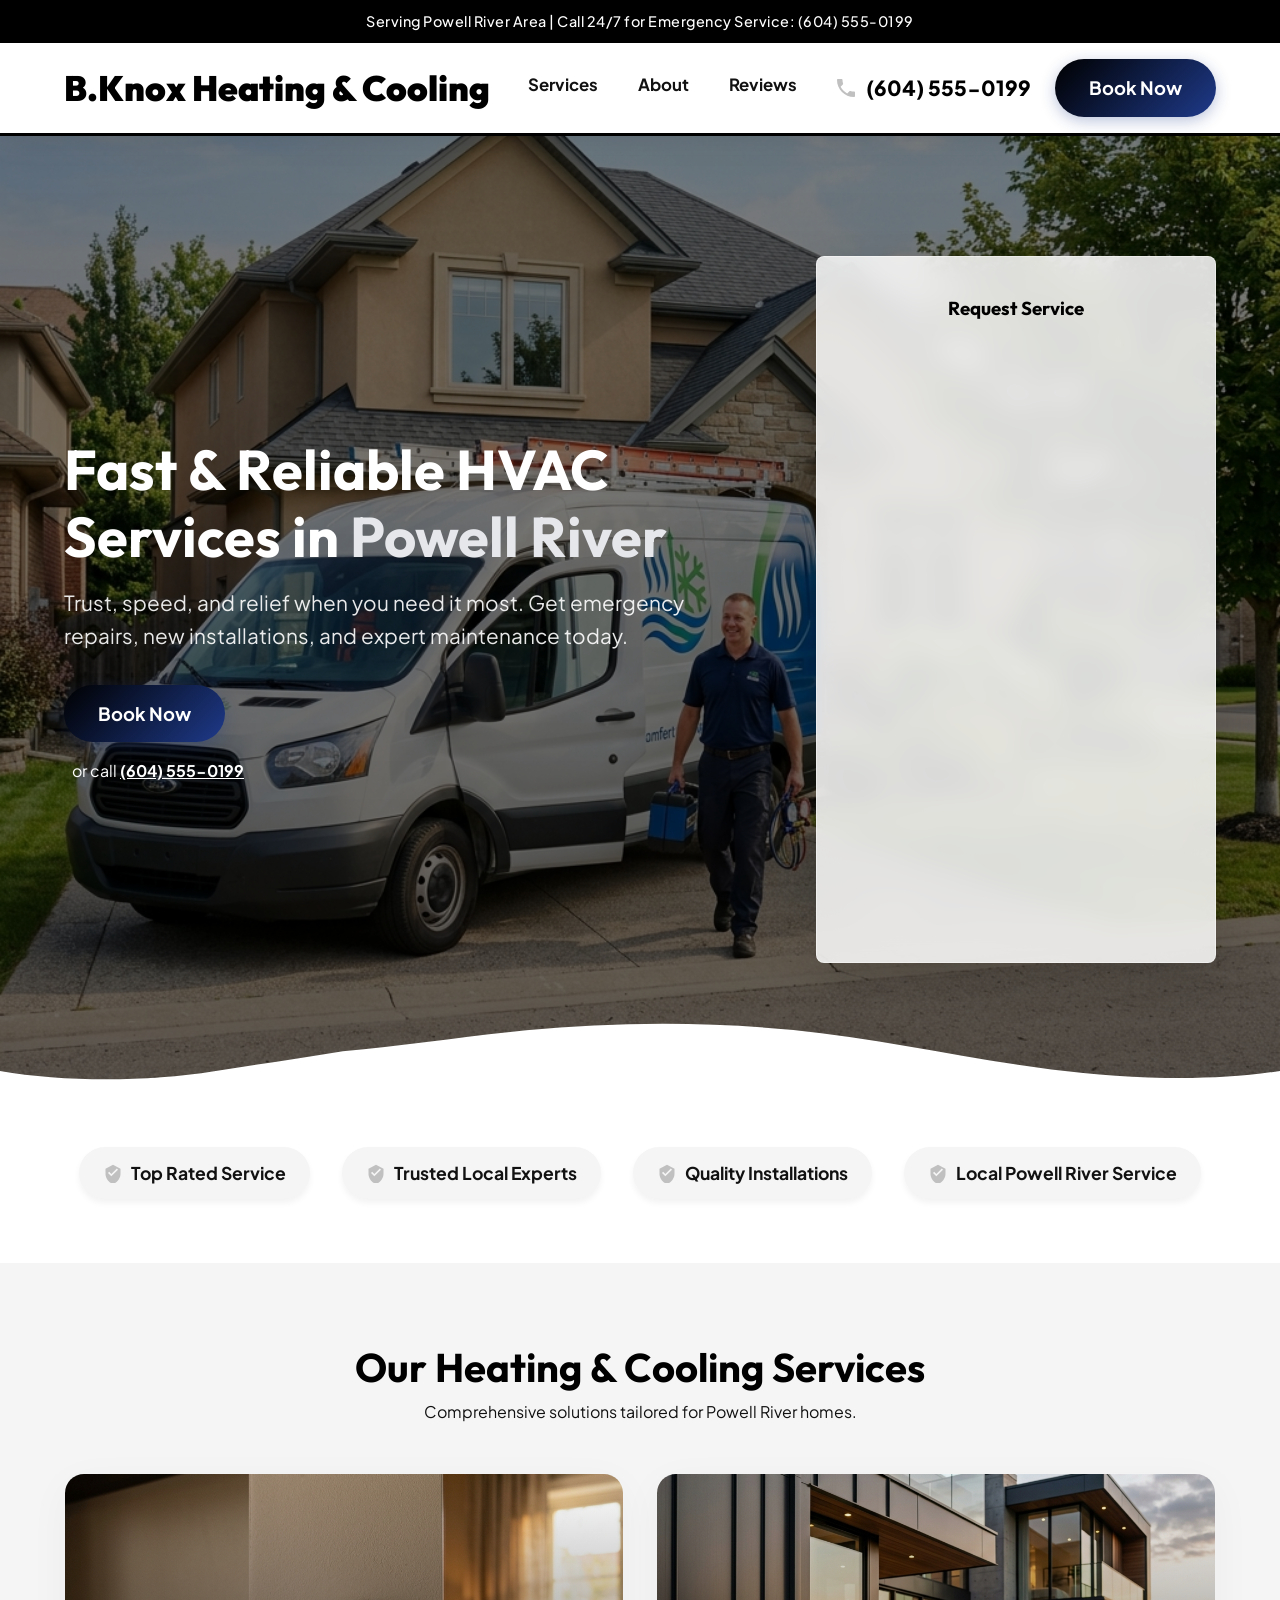
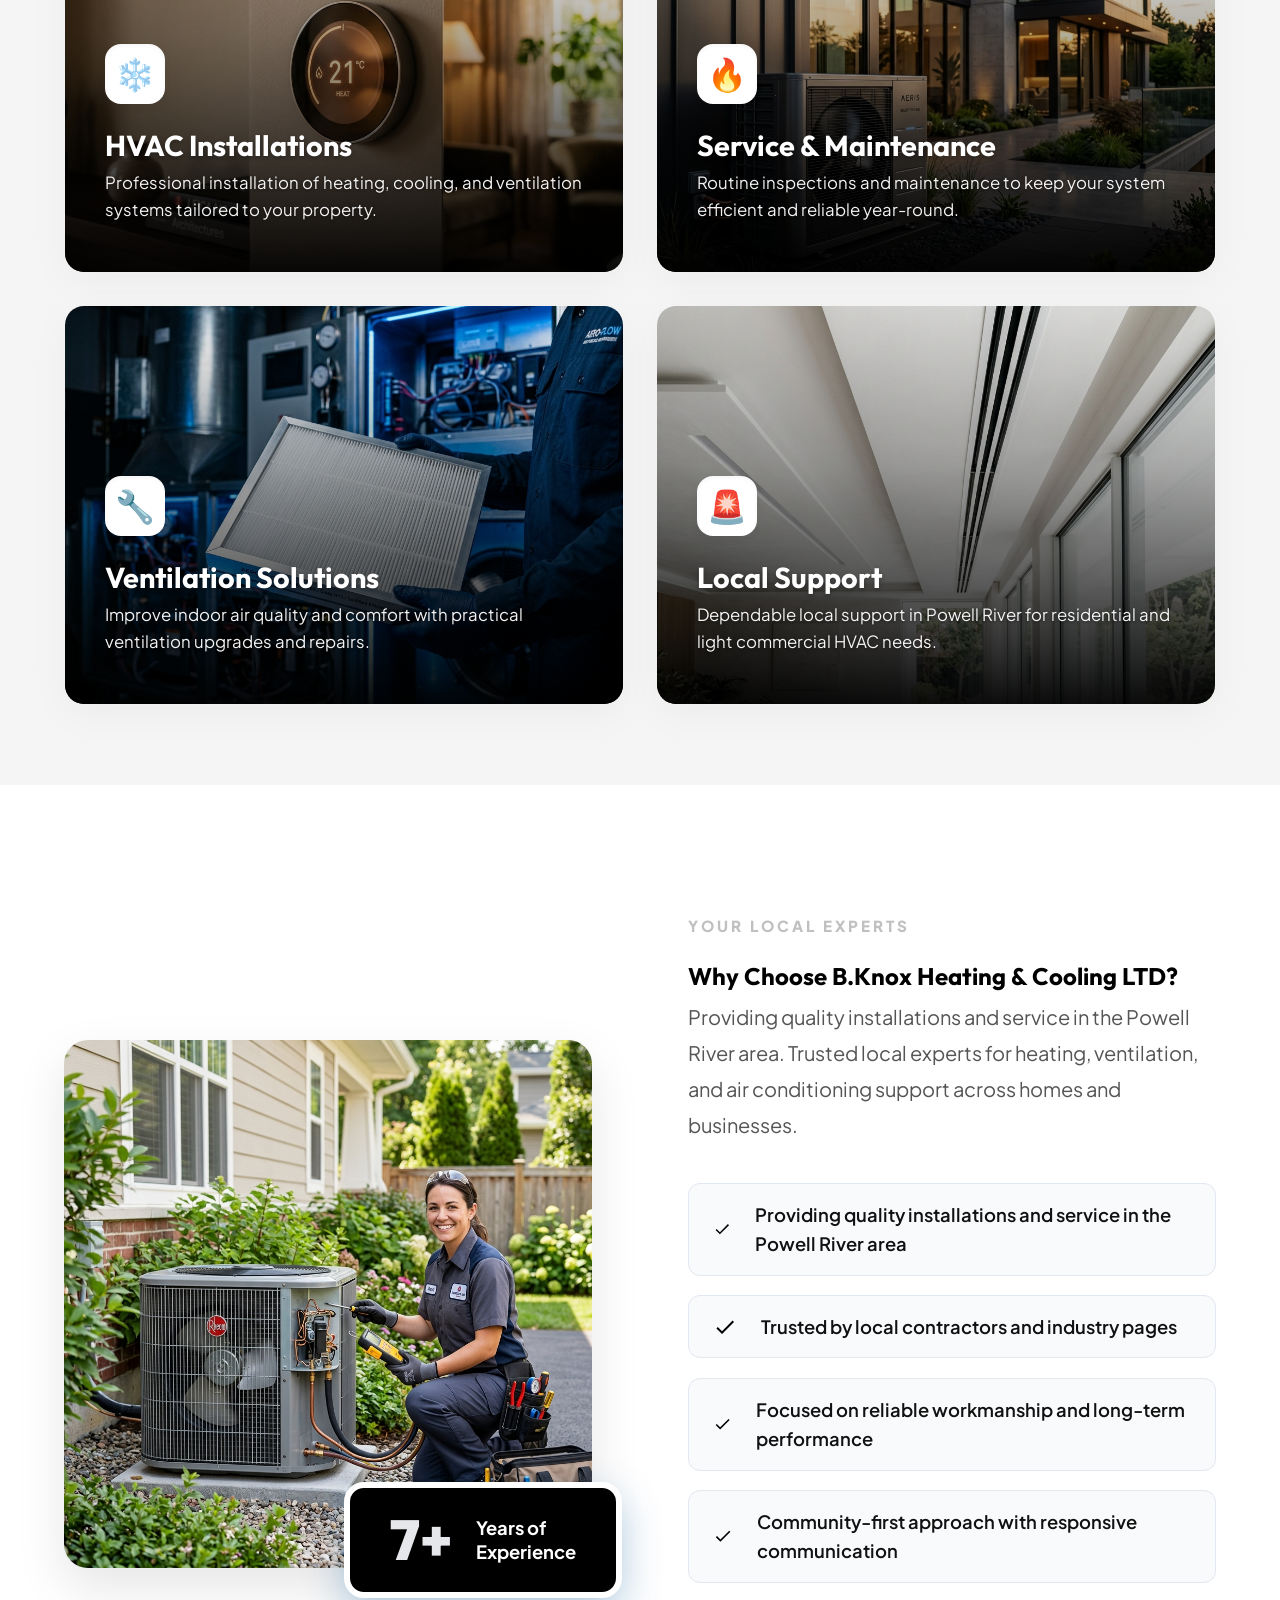
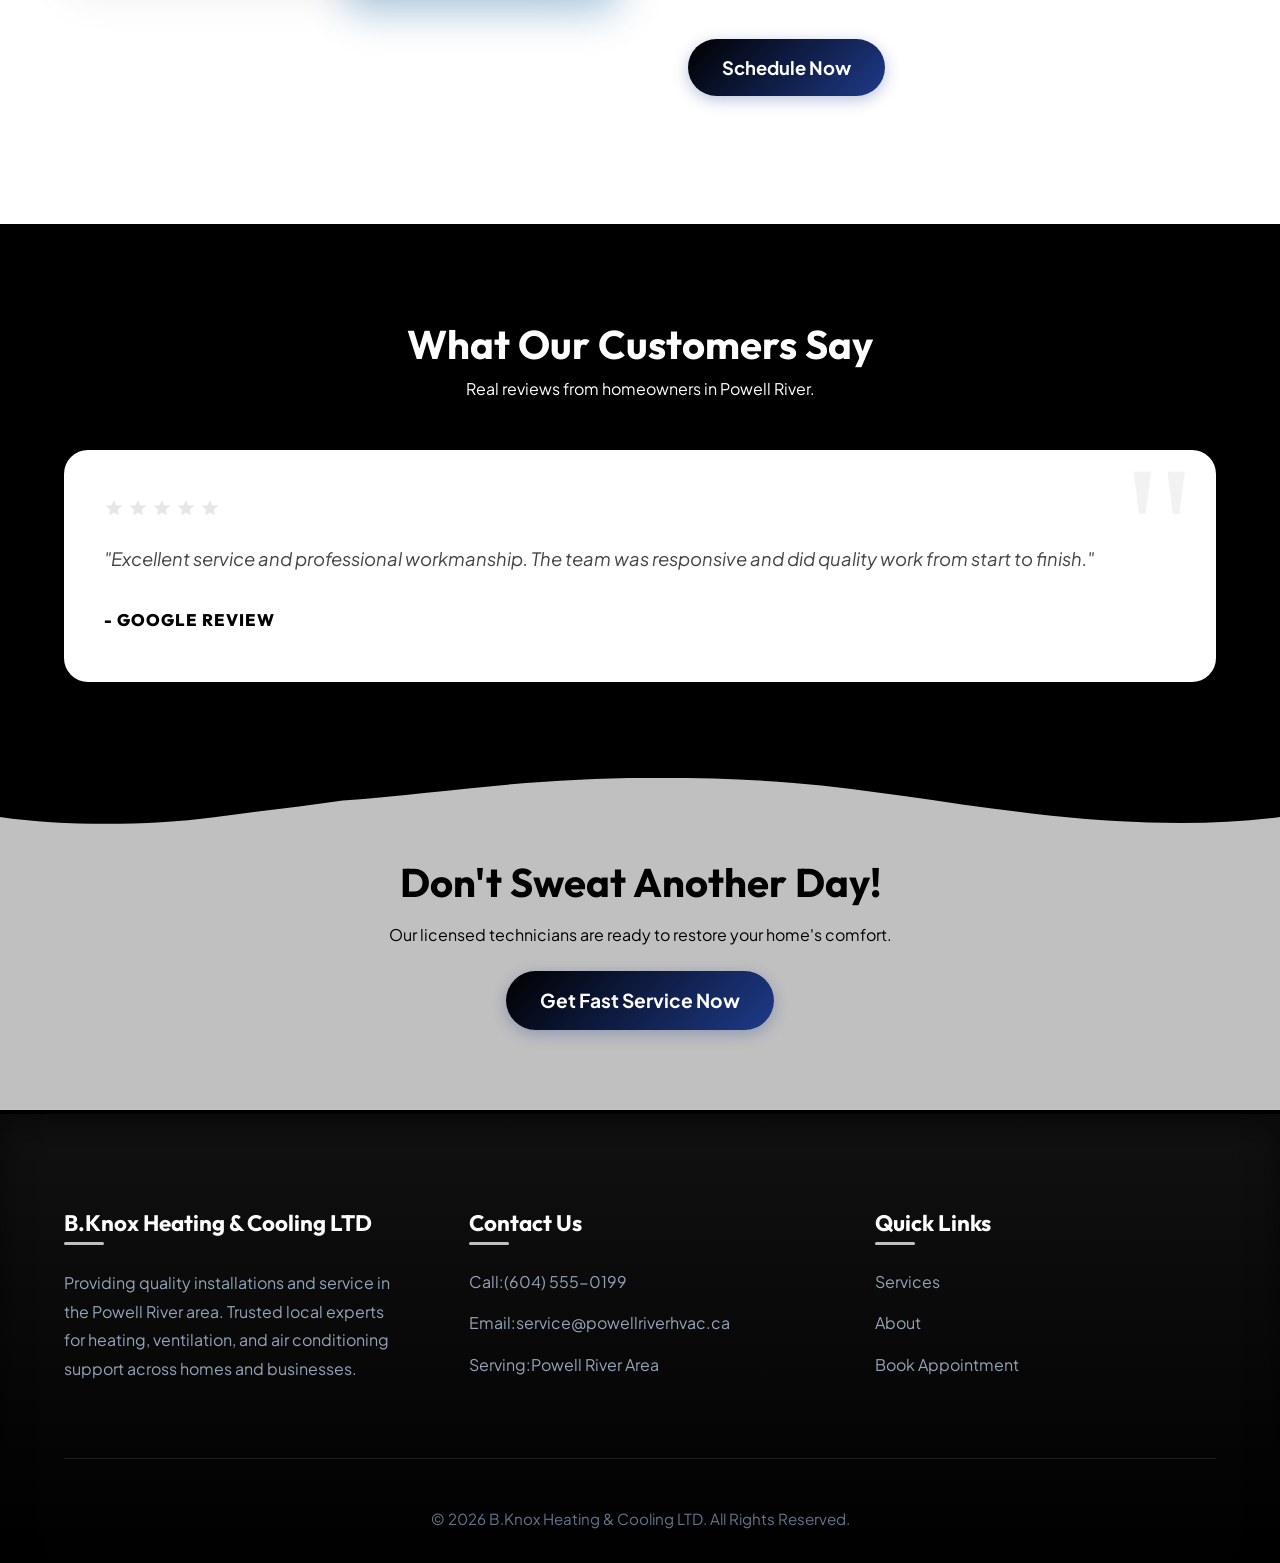
==== commit 176fbe7d: "Update trust badges and finalize homepage CTA/about copy refinements. This aligns social proof messa" ====
--- a/index.html
+++ b/index.html
@@ -54,7 +54,7 @@
                 <h1>Fast & Reliable HVAC Services in <span data-config="city">Your City</span></h1>
                 <p class="hero-sub">Trust, speed, and relief when you need it most. Get emergency repairs, new installations, and expert maintenance today.</p>
                 
-                <a href="#booking" class="btn">Request Service</a>
+                <a href="#booking" class="btn btn-primary">Book Now</a>
                 <div style="margin-top: 1rem; margin-left: 0.5rem;">
                     or call <a href="#" style="font-weight: bold; text-decoration: underline;" data-config="phone">(555) 555-5555</a>
                 </div>
@@ -118,7 +118,7 @@
         <div class="split-image reveal-up" style="position: relative;">
             <img src="./images/tech.png" alt="HVAC Technician Working" onerror="this.src='https://images.unsplash.com/photo-1581092921461-eab62e97a780?auto=format&fit=crop&w=800&q=80'">
             <div class="experience-badge">
-                <span class="years">15+</span>
+                <span class="years">7+</span>
                 <span class="exp-text">Years of<br>Experience</span>
             </div>
         </div>
@@ -155,7 +155,7 @@
         <div class="container reveal-up">
             <h2>Don't Sweat Another Day!</h2>
             <p>Our licensed technicians are ready to restore your home's comfort.</p>
-            <a href="#booking" class="btn">Get Fast Service Now</a>
+            <a href="#booking" class="btn btn-primary">Get Fast Service Now</a>
         </div>
     </section>
 
--- a/style.css
+++ b/style.css
@@ -464,7 +464,7 @@
 /* CTA SECTION */
 .cta-section {
   background: var(--secondary);
-  color: white;
+  color: #000;
   text-align: center;
   padding: 5rem 0;
   position: relative;
@@ -480,8 +480,9 @@
   -webkit-mask: url("data:image/svg+xml,%3Csvg viewBox='0 0 1200 120' preserveAspectRatio='none' xmlns='http://www.w3.org/2000/svg'%3E%3Cpath fill='%23ffffff' d='M321.39,56.44c58-10.79,114.16-30.13,172-41.86,82.39-16.72,168.19-17.73,250.45-.39C823.78,31,906.67,72,985.66,92.83c70.05,18.48,146.53,26.09,214.34,3V0H0V95.8C59.71,118,137,117.89,200.74,96.34C242.06,82.47,282.8,70.51,321.39,56.44Z'/%3E%3C/svg%3E") no-repeat center bottom / 100% 100%;
   mask: url("data:image/svg+xml,%3Csvg viewBox='0 0 1200 120' preserveAspectRatio='none' xmlns='http://www.w3.org/2000/svg'%3E%3Cpath fill='%23ffffff' d='M321.39,56.44c58-10.79,114.16-30.13,172-41.86,82.39-16.72,168.19-17.73,250.45-.39C823.78,31,906.67,72,985.66,92.83c70.05,18.48,146.53,26.09,214.34,3V0H0V95.8C59.71,118,137,117.89,200.74,96.34C242.06,82.47,282.8,70.51,321.39,56.44Z'/%3E%3C/svg%3E") no-repeat center bottom / 100% 100%;
 }
-.cta-section h2 { color: white; font-size: 2.5rem; margin-bottom: 1rem; }
-.cta-section .btn { background: white; color: var(--secondary); margin-top: 1.5rem; font-size: 1.2rem;}
+.cta-section h2 { color: #000; font-size: 2.5rem; margin-bottom: 1rem; }
+.cta-section p { color: #000; }
+.cta-section .btn { margin-top: 1.5rem; font-size: 1.2rem;}
 
 /* FOOTER */
 footer {
